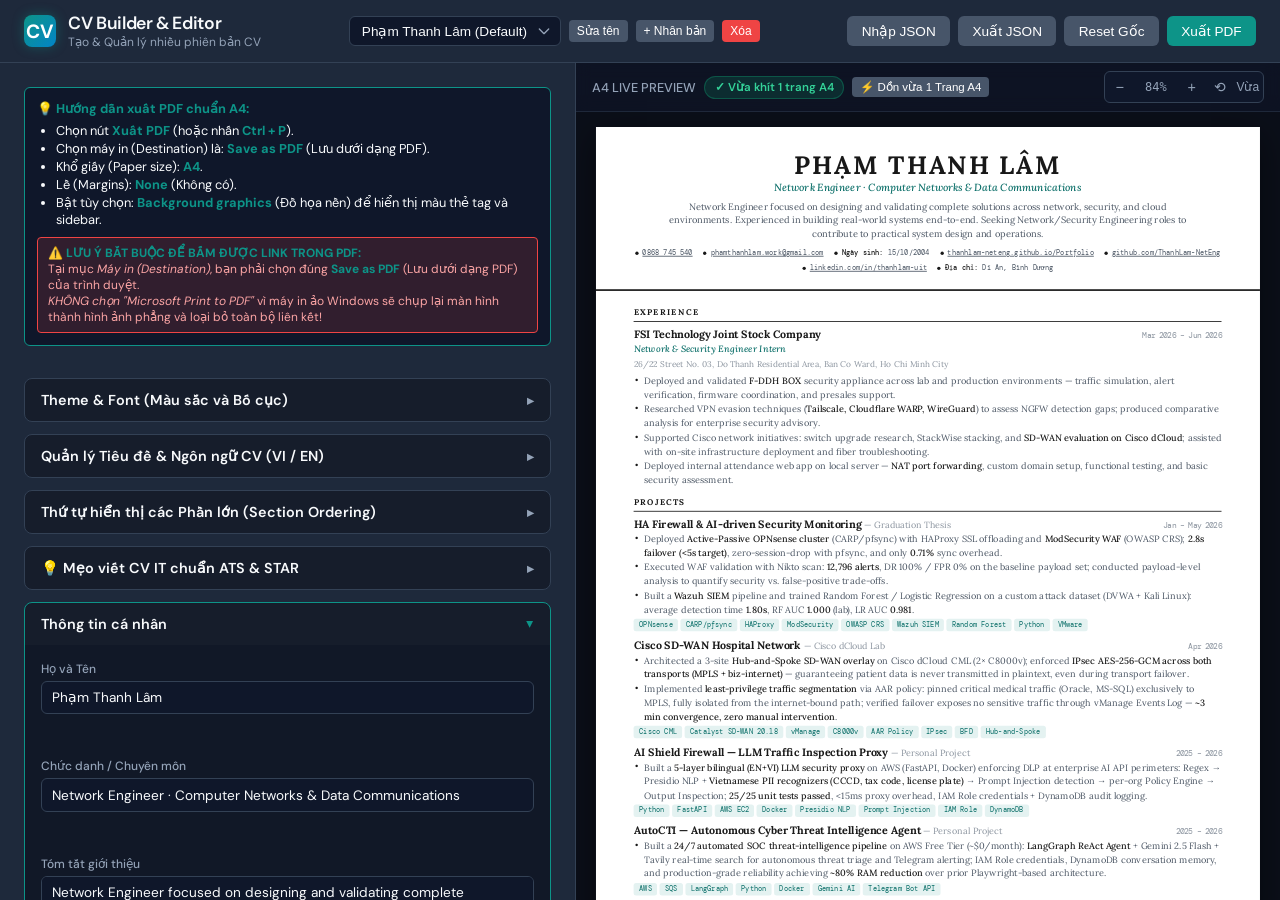
==== index.html @ 306acee7 "Feat: Professional Interactive CV Builder & PDF Exporter" ====
<!DOCTYPE html>
<html lang="en">
<head>
  <meta charset="UTF-8">
  <meta name="viewport" content="width=device-width, initial-scale=1.0">
  <title>CV — Phạm Thanh Lâm</title>
  
  <!-- Google Fonts -->
  <link rel="preconnect" href="https://fonts.googleapis.com" />
  <link rel="preconnect" href="https://fonts.gstatic.com" crossorigin />
  <link href="https://fonts.googleapis.com/css2?family=DM+Sans:wght@300;400;500;600;700&family=DM+Mono:wght@400;500&family=Inter:wght@300;400;500;600;700&family=Lora:ital,wght@0,400;0,500;0,600;0,700;1,400&family=Roboto:wght@300;400;500;700&display=swap" rel="stylesheet" />
  
  <!-- Application Stylesheet -->
  <link rel="stylesheet" href="style.css">
</head>
<body>

  <!-- App Header -->
  <header class="app-header">
    <div class="brand">
      <div class="brand-icon">CV</div>
      <div class="brand-title">
        <h1>CV Builder & Editor</h1>
        <p>Tạo & Quản lý nhiều phiên bản CV</p>
      </div>
    </div>
    
    <!-- Profile Version Selector -->
    <div class="profile-manager">
      <select id="profile-select" class="profile-select" title="Chọn phiên bản CV"></select>
      <button id="btn-rename-profile" class="btn btn-secondary btn-sm" title="Đổi tên phiên bản này">Sửa tên</button>
      <button id="btn-new-profile" class="btn btn-secondary btn-sm" title="Tạo bản sao mới">+ Nhân bản</button>
      <button id="btn-delete-profile" class="btn btn-danger btn-sm" title="Xóa phiên bản này">Xóa</button>
    </div>

    <!-- Actions Panel -->
    <div style="display: flex; gap: 0.5rem;">
      <button id="btn-import-json" class="btn btn-secondary" title="Nhập dữ liệu từ file JSON">Nhập JSON</button>
      <input type="file" id="import-file-input" accept=".json">
      
      <button id="btn-export-json" class="btn btn-secondary" title="Xuất dữ liệu CV ra file JSON">Xuất JSON</button>
      <button id="btn-reset-default" class="btn btn-secondary" title="Đặt lại dữ liệu gốc của phiên bản này">Reset Gốc</button>
      <button id="btn-export-pdf" class="btn" title="Xuất CV ra file PDF (hoặc phím Ctrl+P)">Xuất PDF</button>
    </div>
  </header>

  <!-- App Body Layout -->
  <div class="app-content">
    
    <!-- Left Editor Pane -->
    <aside class="editor-pane">
      
      <!-- Print Notice & Guides -->
      <div class="print-notice">
        <strong>💡 Hướng dẫn xuất PDF chuẩn A4:</strong>
        <ul style="padding-left: 1.2rem; margin-top: 0.25rem;">
          <li>Chọn nút <strong>Xuất PDF</strong> (hoặc nhấn <strong>Ctrl + P</strong>).</li>
          <li>Chọn máy in (Destination) là: <strong>Save as PDF</strong> (Lưu dưới dạng PDF).</li>
          <li>Khổ giấy (Paper size): <strong>A4</strong>.</li>
          <li>Lề (Margins): <strong>None</strong> (Không có).</li>
          <li>Bật tùy chọn: <strong>Background graphics</strong> (Đồ họa nền) để hiển thị màu thẻ tag và sidebar.</li>
        </ul>
        <div style="margin-top: 0.5rem; padding: 0.4rem 0.6rem; background: rgba(239, 68, 68, 0.15); border: 1px solid var(--app-danger); border-radius: 4px; font-size: 0.75rem; color: #fca5a5; line-height: 1.35;">
          <strong>⚠️ LƯU Ý BẮT BUỘC ĐỂ BẤM ĐƯỢC LINK TRONG PDF:</strong><br>
          Tại mục <em>Máy in (Destination)</em>, bạn phải chọn đúng <strong>Save as PDF</strong> (Lưu dưới dạng PDF) của trình duyệt.<br>
          <em>KHÔNG chọn "Microsoft Print to PDF"</em> vì máy in ảo Windows sẽ chụp lại màn hình thành hình ảnh phẳng và loại bỏ toàn bộ liên kết!
        </div>
      </div>

      <!-- Main Form (Dynamically rendered by app.js) -->
      <form id="editor-form" onsubmit="event.preventDefault();"></form>
    </aside>

    <!-- Right Live Preview Pane -->
    <main class="preview-pane">
      
      <!-- Preview Pane Toolbar -->
      <div class="preview-toolbar">
        <div style="display: flex; align-items: center; gap: 0.5rem;">
          <span style="font-size: 0.8rem; font-weight: 500; color: var(--app-text-muted);">A4 LIVE PREVIEW</span>
          <div id="a4-page-status" class="a4-status-badge fit" title="Trạng thái độ dài CV so với 1 trang A4">✓ Đúng 1 trang A4</div>
          <button id="btn-auto-fit-page" class="btn btn-secondary btn-sm" style="font-size: 0.72rem; padding: 0.2rem 0.5rem;" title="Tự động căn chỉnh cỡ chữ & khoảng cách dồn khít 1 trang A4">⚡ Dồn vừa 1 Trang A4</button>
        </div>
        
        <!-- Zoom controls -->
        <div class="zoom-controls">
          <button id="btn-zoom-out" class="btn-icon" title="Thu nhỏ (Zoom Out)">−</button>
          <span id="zoom-display" class="zoom-display">85%</span>
          <button id="btn-zoom-in" class="btn-icon" title="Phóng to (Zoom In)">+</button>
          <button id="btn-zoom-reset" class="btn-icon" title="Cỡ chuẩn (100%)">⟲</button>
          <button id="btn-zoom-fit" class="btn-icon" style="font-size:0.75rem; padding: 0 0.2rem;" title="Tự động vừa khít">Vừa</button>
        </div>
      </div>
      
      <!-- Interactive Scaled CV Container -->
      <div class="preview-area">
        <div id="preview-scale-wrapper" class="page-wrapper">
          <!-- The rendered CV page -->
          <div id="preview-cv" class="page"></div>
        </div>
      </div>
    </main>

  </div>

  <!-- Application Logic -->
  <script src="app.js"></script>
</body>
</html>
---- style.css ----
/* ==========================================================================
   CV BUILDER APP LAYOUT & THEME (Editor and Dashboard Styles)
   ========================================================================== */

:root {
  --app-bg: #0f172a;
  --app-panel-bg: #1e293b;
  --app-border: #334155;
  --app-text: #f8fafc;
  --app-text-muted: #94a3b8;
  --app-primary: #0d9488;
  --app-primary-hover: #0f766e;
  --app-danger: #ef4444;
  --app-danger-hover: #dc2626;
  --app-secondary: #475569;
  --app-secondary-hover: #334155;
  --app-input-bg: #0f172a;
  --app-input-focus: #14b8a6;
}

* {
  box-sizing: border-box;
  margin: 0;
  padding: 0;
}

body {
  font-family: 'DM Sans', sans-serif;
  background-color: var(--app-bg);
  color: var(--app-text);
  height: 100vh;
  overflow: hidden;
  display: flex;
  flex-direction: column;
}

a {
  color: inherit;
  text-decoration: none;
}

/* Scrollbar styling */
::-webkit-scrollbar {
  width: 6px;
  height: 6px;
}
::-webkit-scrollbar-track {
  background: var(--app-bg);
}
::-webkit-scrollbar-thumb {
  background: var(--app-border);
  border-radius: 3px;
}
::-webkit-scrollbar-thumb:hover {
  background: var(--app-text-muted);
}

/* Header */
.app-header {
  background-color: var(--app-panel-bg);
  border-bottom: 1px solid var(--app-border);
  padding: 0.75rem 1.5rem;
  display: flex;
  align-items: center;
  justify-content: space-between;
  z-index: 10;
  flex-shrink: 0;
}

.brand {
  display: flex;
  align-items: center;
  gap: 0.75rem;
}

.brand-icon {
  width: 32px;
  height: 32px;
  background: linear-gradient(135deg, var(--app-primary), #0284c7);
  border-radius: 8px;
  display: flex;
  align-items: center;
  justify-content: center;
  font-weight: bold;
  color: #fff;
  font-size: 1.2rem;
  box-shadow: 0 0 12px rgba(13, 148, 136, 0.4);
}

.brand-title h1 {
  font-size: 1.1rem;
  font-weight: 600;
  letter-spacing: -0.02em;
}

.brand-title p {
  font-size: 0.75rem;
  color: var(--app-text-muted);
}

/* Profile Manager */
.profile-manager {
  display: flex;
  align-items: center;
  gap: 0.5rem;
}

.profile-select {
  background-color: var(--app-input-bg);
  border: 1px solid var(--app-border);
  color: var(--app-text);
  padding: 0.4rem 2rem 0.4rem 0.75rem;
  border-radius: 6px;
  font-size: 0.85rem;
  cursor: pointer;
  outline: none;
  background-image: url("data:image/svg+xml,%3Csvg xmlns='http://www.w3.org/2000/svg' fill='none' viewBox='0 0 24 24' stroke='%2394a3b8'%3E%3Cpath stroke-linecap='round' stroke-linejoin='round' stroke-width='2' d='M19 9l-7 7-7-7'/%3E%3C/svg%3E");
  background-repeat: no-repeat;
  background-position: right 0.5rem center;
  background-size: 1rem;
  appearance: none;
  min-width: 180px;
  transition: border-color 0.2s;
}

.profile-select:focus {
  border-color: var(--app-input-focus);
}

/* Main Layout */
.app-content {
  display: flex;
  flex: 1;
  overflow: hidden;
  height: calc(100vh - 60px);
}

/* Editor Panel (Left) */
.editor-pane {
  width: 45%;
  min-width: 400px;
  background-color: var(--app-panel-bg);
  border-right: 1px solid var(--app-border);
  display: flex;
  flex-direction: column;
  overflow-y: auto;
  padding: 1.5rem;
  gap: 1rem;
}

/* Preview Panel (Right) */
.preview-pane {
  flex: 1;
  background-color: #0b0f19;
  display: flex;
  flex-direction: column;
  position: relative;
  overflow: hidden;
}

/* Preview Actions Bar */
.preview-toolbar {
  background-color: rgba(15, 23, 42, 0.6);
  backdrop-filter: blur(8px);
  padding: 0.5rem 1rem;
  border-bottom: 1px solid rgba(51, 65, 85, 0.5);
  display: flex;
  justify-content: space-between;
  align-items: center;
  position: absolute;
  top: 0;
  left: 0;
  right: 0;
  z-index: 5;
}

.zoom-controls {
  display: flex;
  align-items: center;
  gap: 0.25rem;
  background: var(--app-input-bg);
  padding: 0.2rem;
  border-radius: 6px;
  border: 1px solid var(--app-border);
}

.zoom-display {
  font-size: 0.75rem;
  font-family: monospace;
  padding: 0 0.5rem;
  min-width: 40px;
  text-align: center;
  color: var(--app-text-muted);
}

/* A4 Page Height Status Badge */
.a4-status-badge {
  font-size: 0.72rem;
  font-weight: 600;
  padding: 0.2rem 0.6rem;
  border-radius: 12px;
  display: inline-flex;
  align-items: center;
  gap: 0.3rem;
  transition: all 0.2s;
}

.a4-status-badge.fit {
  background-color: rgba(16, 185, 129, 0.15);
  color: #34d399;
  border: 1px solid rgba(16, 185, 129, 0.3);
}

.a4-status-badge.warning {
  background-color: rgba(245, 158, 11, 0.15);
  color: #fbbf24;
  border: 1px solid rgba(245, 158, 11, 0.3);
}

.a4-status-badge.over {
  background-color: rgba(239, 68, 68, 0.2);
  color: #fca5a5;
  border: 1px solid rgba(239, 68, 68, 0.4);
  animation: pulse 2s infinite;
}

@keyframes pulse {
  0% { opacity: 0.8; }
  50% { opacity: 1; }
  100% { opacity: 0.8; }
}

/* CV A4 Wrapper with scale scaling */
.preview-area {
  flex: 1;
  overflow: auto;
  padding: 4rem 1rem 2rem 1rem;
  display: flex;
  justify-content: center;
  align-items: flex-start;
}

.page-wrapper {
  transform-origin: top center;
  transition: transform 0.2s ease-out;
  box-shadow: 0 10px 40px rgba(0, 0, 0, 0.5);
  margin-bottom: 2rem;
}

/* Print Notice */
.print-notice {
  background-color: #0f172a;
  border: 1px solid var(--app-primary);
  border-radius: 6px;
  padding: 0.75rem;
  margin-bottom: 1rem;
  font-size: 0.8rem;
  color: var(--app-text);
  line-height: 1.4;
}
.print-notice strong {
  color: var(--app-primary);
}

/* UI Elements */
.btn {
  background-color: var(--app-primary);
  color: #fff;
  border: none;
  padding: 0.45rem 0.9rem;
  border-radius: 6px;
  font-size: 0.85rem;
  font-weight: 500;
  cursor: pointer;
  display: inline-flex;
  align-items: center;
  justify-content: center;
  gap: 0.4rem;
  transition: all 0.2s;
  outline: none;
}

.btn:hover {
  background-color: var(--app-primary-hover);
}

.btn-secondary {
  background-color: var(--app-secondary);
}
.btn-secondary:hover {
  background-color: var(--app-secondary-hover);
}

.btn-danger {
  background-color: var(--app-danger);
}
.btn-danger:hover {
  background-color: var(--app-danger-hover);
}

.btn-sm {
  padding: 0.25rem 0.5rem;
  font-size: 0.75rem;
  border-radius: 4px;
}

.btn-block {
  display: flex;
  width: 100%;
}

.btn-icon {
  background: transparent;
  border: none;
  color: var(--app-text-muted);
  cursor: pointer;
  width: 24px;
  height: 24px;
  display: inline-flex;
  align-items: center;
  justify-content: center;
  border-radius: 4px;
  font-size: 0.9rem;
  transition: all 0.15s;
}
.btn-icon:hover:not(:disabled) {
  background-color: rgba(255, 255, 255, 0.1);
  color: var(--app-text);
}
.btn-icon:disabled {
  opacity: 0.25;
  cursor: not-allowed;
}
.btn-icon.text-danger:hover {
  background-color: rgba(239, 68, 68, 0.15);
  color: var(--app-danger);
}

/* Accordion sections for Editor */
.editor-section {
  background-color: #111827;
  border: 1px solid var(--app-border);
  border-radius: 8px;
  margin-bottom: 0.75rem;
  overflow: hidden;
  transition: border-color 0.2s;
}

.editor-section[open] {
  border-color: var(--app-primary);
}

.editor-section-title {
  padding: 0.75rem 1rem;
  font-weight: 600;
  font-size: 0.9rem;
  cursor: pointer;
  user-select: none;
  background-color: rgba(255, 255, 255, 0.02);
  outline: none;
  list-style: none;
  display: flex;
  justify-content: space-between;
  align-items: center;
  color: var(--app-text);
}

.editor-section-title::-webkit-details-marker {
  display: none;
}

.editor-section-title::after {
  content: "▸";
  transition: transform 0.2s;
  color: var(--app-text-muted);
  font-size: 0.8rem;
}

.editor-section[open] .editor-section-title::after {
  transform: rotate(90deg);
  color: var(--app-primary);
}

.editor-section-title:hover {
  background-color: rgba(255, 255, 255, 0.04);
}

/* Inside active details */
.editor-section > *:not(summary) {
  padding: 1rem;
  animation: slideDown 0.2s ease-out;
}

@keyframes slideDown {
  from { opacity: 0; transform: translateY(-5px); }
  to { opacity: 1; transform: translateY(0); }
}

/* Form Groups */
.form-group {
  margin-bottom: 0.75rem;
}

.form-group.mb-1 {
  margin-bottom: 0.35rem;
}

.form-group.half {
  flex: 1;
}

.form-group-row {
  display: flex;
  gap: 0.75rem;
}

.form-group label {
  display: block;
  font-size: 0.75rem;
  font-weight: 500;
  color: var(--app-text-muted);
  margin-bottom: 0.25rem;
}

.form-control {
  width: 100%;
  background-color: var(--app-input-bg);
  border: 1px solid var(--app-border);
  color: var(--app-text);
  padding: 0.45rem 0.6rem;
  border-radius: 6px;
  font-size: 0.85rem;
  font-family: inherit;
  outline: none;
  transition: border-color 0.2s;
}

.form-control:focus {
  border-color: var(--app-input-focus);
}

textarea.form-control {
  resize: vertical;
}

/* Color Picker input */
.form-group-color {
  margin-bottom: 0.5rem;
}
.color-picker-container {
  display: flex;
  gap: 0.5rem;
  align-items: center;
}
.color-picker-container input[type="color"] {
  border: none;
  width: 32px;
  height: 32px;
  border-radius: 6px;
  background: transparent;
  cursor: pointer;
  flex-shrink: 0;
}
.form-control-color-text {
  text-transform: uppercase;
  font-family: monospace;
}

/* Quick Color Schemes */
.color-schemes {
  display: flex;
  gap: 0.35rem;
  margin-top: 0.4rem;
  margin-bottom: 0.75rem;
}
.scheme-btn {
  flex: 1;
  height: 28px;
  border-radius: 4px;
  border: 1px solid var(--app-border);
  cursor: pointer;
  font-size: 0.7rem;
  font-weight: 500;
  color: #fff;
  display: flex;
  align-items: center;
  justify-content: center;
  transition: all 0.15s;
}
.scheme-btn:hover {
  transform: translateY(-1px);
  box-shadow: 0 2px 6px rgba(0,0,0,0.2);
}
.scheme-btn.navy { background-color: #0c4a6e; border-color: #0284c7; }
.scheme-btn.teal { background-color: #0a6e68; border-color: #0d9488; }
.scheme-btn.emerald { background-color: #065f46; border-color: #10b981; }
.scheme-btn.slate { background-color: #334155; border-color: #64748b; }

/* Slider Style */
.slider-container {
  display: flex;
  align-items: center;
}
.form-slider {
  flex: 1;
  height: 6px;
  border-radius: 3px;
  background: var(--app-border);
  outline: none;
  cursor: pointer;
  accent-color: var(--app-primary);
}

/* Dynamic cards list inside editor */
.list-items-container {
  display: flex;
  flex-direction: column;
  gap: 0.75rem;
}

.item-card {
  border: 1px solid var(--app-border);
  border-radius: 6px;
  background-color: rgba(255, 255, 255, 0.01);
  overflow: hidden;
}

.card-header {
  background-color: rgba(255, 255, 255, 0.03);
  padding: 0.5rem 0.75rem;
  border-bottom: 1px solid var(--app-border);
  display: flex;
  justify-content: space-between;
  align-items: center;
  font-size: 0.8rem;
  font-weight: 500;
  color: var(--app-text-muted);
}

.card-actions {
  display: flex;
  gap: 0.15rem;
}

.card-body {
  padding: 0.75rem;
}

/* Bullet list edits inside cards */
.bullet-inputs-list {
  display: flex;
  flex-direction: column;
  gap: 0.4rem;
  margin-top: 0.25rem;
  margin-bottom: 0.5rem;
}
.bullet-item-row {
  display: flex;
  gap: 0.4rem;
  align-items: flex-start;
}
.bullet-row-actions {
  display: flex;
  gap: 0.1rem;
  margin-top: 0.25rem;
}
.bullet-text-input {
  min-height: 40px;
}

/* Skill Editor Pill styling */
.skills-editor-container {
  display: flex;
  flex-direction: column;
  gap: 1rem;
}
.skill-category-box {
  background-color: rgba(255, 255, 255, 0.02);
  border: 1px solid var(--app-border);
  border-radius: 6px;
  padding: 0.75rem;
}
.skill-cat-header {
  display: flex;
  justify-content: space-between;
  align-items: center;
  margin-bottom: 0.5rem;
}
.input-inline {
  background: transparent;
  border: none;
  border-bottom: 1px dashed var(--app-border);
  color: var(--app-text);
  font-weight: 600;
  font-size: 0.85rem;
  padding: 0.1rem 0;
  outline: none;
  width: 70%;
}
.input-inline:focus {
  border-bottom-color: var(--app-input-focus);
}

.helper-text {
  font-size: 0.75rem;
  color: var(--app-text-muted);
  line-height: 1.35;
}
.helper-text code {
  color: #2dd4bf;
  background: rgba(45, 212, 191, 0.1);
  padding: 0.1rem 0.3rem;
  border-radius: 3px;
}
.items-row-align {
  align-items: center;
}
.mt-1 { margin-top: 0.25rem; }
.mt-2 { margin-top: 0.5rem; }
.text-danger {
  color: var(--app-danger);
}

/* File Upload input */
#import-file-input {
  display: none;
}


/* ==========================================================================
   CV TEMPLATE STYLES (Dynamic Relative Units for Scaling & Clickable Links)
   ========================================================================== */

/* Core Layout Page */
.page {
  width: 210mm;
  min-height: 297mm;
  background: #fff;
  color: var(--t);
  font-size: 9.8pt; /* Base font size dynamically scaled by app.js slider */
  line-height: 1.48;
  text-align: left;
}

/* Global Link styles in CV */
.page a {
  color: var(--m);
  text-decoration: underline;
  text-underline-offset: 2px;
  cursor: pointer;
  display: inline-block;
  position: relative;
  z-index: 10;
}

.page a:hover {
  color: var(--a);
}

.hd {
  padding: 8mm 10mm 6mm 10mm;
  border-bottom: 2.5px solid var(--a);
}

.hd-name {
  font-size: 2.245em; /* 22pt relative to 9.8pt */
  font-weight: 600;
  letter-spacing: -0.03em;
  line-height: 1;
  margin-bottom: 0.18rem;
}

.hd-role {
  font-size: 0.918em; /* 9pt relative */
  font-weight: 500;
  color: var(--a);
  margin-bottom: 0.4rem;
}

.hd-sum {
  font-size: 0.857em; /* 8.4pt relative */
  color: var(--m);
  line-height: 1.6;
}

.hd-ct {
  display: flex;
  flex-direction: column;
  gap: 0.22rem;
}

.ci {
  display: flex;
  align-items: center;
  gap: 0.3rem;
  font-size: 0.796em; /* 7.8pt relative */
  color: var(--m);
  font-family: "DM Mono", monospace;
  white-space: nowrap;
}

.ci a {
  color: var(--m);
  text-decoration: underline;
  text-underline-offset: 1px;
  display: inline-block;
}

.ci a:hover {
  color: var(--a);
}

.dot {
  width: 4px;
  height: 4px;
  border-radius: 50%;
  background: var(--a);
  flex-shrink: 0;
}

.main {
  min-width: 0;
}

.side {
  min-width: 0;
}

.sec {
  margin-bottom: 0.72rem;
}

.sec:last-child {
  margin-bottom: 0;
}

.sec-t {
  font-size: 0.663em; /* 6.5pt relative */
  font-weight: 600;
  letter-spacing: 0.18em;
  text-transform: uppercase;
  color: var(--a);
  margin-bottom: 0.4rem;
  padding-bottom: 0.18rem;
  border-bottom: 1px solid var(--b);
}

.en {
  margin-bottom: 0.55rem;
}

.en:last-child {
  margin-bottom: 0;
}

.en-hd {
  display: flex;
  justify-content: space-between;
  align-items: baseline;
  gap: 0.3rem;
  margin-bottom: 0.05rem;
}

.en-t {
  font-size: 0.959em; /* 9.4pt relative */
  font-weight: 600;
  color: var(--t);
  line-height: 1.2;
}

.en-tn {
  font-weight: 400;
  color: var(--m2);
  font-size: 0.837em; /* 8.2pt relative */
}

.en-p {
  font-family: "DM Mono", monospace;
  font-size: 0.714em; /* 7pt relative */
  color: var(--m2);
  white-space: nowrap;
  flex-shrink: 0;
}

.en-r {
  font-size: 0.837em; /* 8.2pt relative */
  color: var(--a);
  font-weight: 500;
  margin-bottom: 0.2rem;
}

.en-l {
  font-size: 0.765em; /* 7.5pt relative */
  color: var(--m2);
  margin-bottom: 0.22rem;
}

ul.bl {
  list-style: none;
  display: flex;
  flex-direction: column;
  gap: 0.08rem;
  padding-left: 0.75rem;
}

ul.bl li {
  font-size: 0.837em; /* 8.2pt relative */
  color: var(--m);
  line-height: 1.5;
  position: relative;
}

ul.bl li::before {
  content: "▸";
  position: absolute;
  left: -0.7rem;
  color: var(--a);
  font-size: 0.732em; /* 6pt relative to 8.2pt */
  top: 0.18rem;
}

ul.bl li strong {
  color: var(--t);
  font-weight: 500;
}

.tags {
  display: flex;
  flex-wrap: wrap;
  gap: 0.18rem;
  margin-top: 0.2rem;
}

.tag {
  font-family: "DM Mono", monospace;
  font-size: 0.643em; /* 6.3pt relative */
  color: var(--a);
  background: var(--al);
  padding: 0.08rem 0.4rem;
  border-radius: 3px;
}

.cert-item {
  font-size: 0.796em; /* 7.8pt relative */
}

.cert-date {
  font-size: 0.833em; /* relative to cert-item */
}

.edu-s {
  font-size: 0.816em; /* 8pt relative */
  font-weight: 600;
  color: var(--t);
  line-height: 1.3;
  margin-bottom: 0.15rem;
}

.edu-m {
  font-size: 0.745em; /* 7.3pt relative */
  color: var(--m);
  line-height: 1.38;
  margin-bottom: 0.12rem;
}

.edu-g {
  font-family: "DM Mono", monospace;
  font-size: 0.714em; /* 7pt relative */
  color: var(--a);
}

.sb {
  margin-bottom: 0.4rem;
}

.sb:last-child {
  margin-bottom: 0;
}

.sb-t {
  font-size: 0.694em; /* 6.8pt relative */
  font-weight: 600;
  letter-spacing: 0.1em;
  text-transform: uppercase;
  color: var(--a);
  background: var(--al);
  padding: 0.12rem 0.38rem;
  border-radius: 3px;
  display: inline-block;
  margin-bottom: 0.22rem;
}

.pills {
  display: flex;
  flex-wrap: wrap;
  gap: 0.16rem;
}

.pl {
  font-size: 0.745em; /* 7.3pt relative */
  color: var(--t);
  background: #fff;
  border: 1px solid var(--b);
  padding: 0.1rem 0.38rem;
  border-radius: 4px;
  line-height: 1.38;
}

.pl.p {
  border-color: var(--a);
  color: var(--a);
  font-weight: 500;
}

.div {
  height: 1px;
  background: var(--b);
  margin: 0.4rem 0;
}

.lang {
  display: flex;
  justify-content: space-between;
  align-items: baseline;
  gap: 0.3rem;
  font-size: 0.775em; /* 7.6pt relative */
  margin-bottom: 0.16rem;
}

.ln {
  color: var(--t);
  font-weight: 500;
}

.ll {
  color: var(--m2);
  font-size: 0.921em; /* 7pt relative to 7.6pt */
  text-align: right;
  white-space: nowrap;
}

/* --- Spacing Density Modes --- */
.page.density-compact .sec { margin-bottom: 0.52rem; }
.page.density-compact .en { margin-bottom: 0.4rem; }
.page.density-compact .hd { padding: 6mm 10mm 4.5mm 10mm; }
.page.density-compact .main { padding: 4.5mm 6mm 5mm 9mm; }
.page.density-compact .side { padding: 4.5mm 4mm 5mm 5mm; }
.page.density-compact ul.bl { gap: 0.04rem; }

.page.density-tight .sec { margin-bottom: 0.35rem; }
.page.density-tight .en { margin-bottom: 0.28rem; }
.page.density-tight .hd { padding: 4mm 8mm 3mm 8mm; }
.page.density-tight .main { padding: 3mm 5mm 4mm 7mm; }
.page.density-tight .side { padding: 3mm 3mm 4mm 4mm; }
.page.density-tight ul.bl { gap: 0.02rem; }
.page.density-tight .div { margin: 0.25rem 0; }

/* Section Reordering Controls in Editor */
.section-reorder-list {
  display: flex;
  flex-direction: column;
  gap: 0.4rem;
  margin-top: 0.4rem;
}

.section-reorder-item {
  display: flex;
  align-items: center;
  justify-content: space-between;
  background: rgba(255, 255, 255, 0.03);
  border: 1px solid var(--app-border);
  padding: 0.4rem 0.6rem;
  border-radius: 6px;
  font-size: 0.82rem;
  color: var(--app-text);
}

.section-reorder-item strong {
  color: var(--app-primary);
}


/* ==========================================================================
   TEMPLATE VARIATIONS (Bố cục Độc bản cho CV Quốc tế & IT)
   ========================================================================== */

/* --- Mẫu 4. Minimalist Engineering (1 cột tối giản chuẩn ATS) --- */
.page.tpl-minimal {
  display: flex;
  flex-direction: column;
}
.page.tpl-minimal .hd {
  display: grid;
  grid-template-columns: 1fr auto;
  gap: 1.5rem;
  align-items: start;
  padding: 8mm 10mm 6mm 10mm;
}
.page.tpl-minimal .hd-sum {
  max-width: 500px;
}
.page.tpl-minimal .hd-ct {
  align-items: flex-end;
}
.page.tpl-minimal .main {
  padding: 6mm 10mm 4mm 10mm;
  width: 100%;
}
.page.tpl-minimal .side {
  padding: 4mm 10mm 8mm 10mm;
  width: 100%;
  background: transparent !important;
  border-left: none !important;
}
.page.tpl-minimal .side .sec {
  margin-bottom: 0.72rem;
}
.page.tpl-minimal .side .sb {
  margin-bottom: 0.55rem;
  display: flex;
  align-items: baseline;
  gap: 0.8rem;
}
.page.tpl-minimal .side .sb-t {
  min-width: 90px;
  flex-shrink: 0;
  margin-bottom: 0;
}
.page.tpl-minimal .side .pills {
  display: flex;
  flex-wrap: wrap;
  gap: 0.2rem;
}

/* --- 4. Mẫu Harvard Standard (Chuẩn Harvard / IVY League - 1 cột Sang trọng & Chuyên nghiệp) --- */
.page.tpl-harvard {
  display: flex;
  flex-direction: column;
  font-family: 'Lora', 'Georgia', 'Times New Roman', serif;
}

.page.tpl-harvard .hd {
  text-align: center;
  padding: 8mm 12mm 5mm 12mm;
  border-bottom: 2px solid var(--t);
  display: flex;
  flex-direction: column;
  align-items: center;
}

.page.tpl-harvard .hd-name {
  font-family: 'Lora', 'Georgia', serif;
  font-size: 2.3em;
  font-weight: 700;
  text-transform: uppercase;
  letter-spacing: 0.08em;
  color: var(--t);
  margin-bottom: 0.15rem;
}

.page.tpl-harvard .hd-role {
  font-family: 'Lora', 'Georgia', serif;
  font-size: 0.95em;
  font-weight: 500;
  font-style: italic;
  color: var(--a);
  margin-bottom: 0.35rem;
}

.page.tpl-harvard .hd-sum {
  max-width: 620px;
  margin: 0.35rem auto 0.5rem auto;
  font-size: 0.85em;
  color: var(--m);
  line-height: 1.5;
  text-align: center;
}

.page.tpl-harvard .hd-ct {
  display: flex;
  flex-direction: row;
  flex-wrap: wrap;
  justify-content: center;
  gap: 0.4rem 0.8rem;
  align-items: center;
  font-family: 'DM Mono', monospace;
  font-size: 0.78em;
}

.page.tpl-harvard .ci .dot {
  background: var(--t);
}

.page.tpl-harvard .main {
  padding: 5mm 12mm 3mm 12mm;
  width: 100%;
}

.page.tpl-harvard .side {
  padding: 2mm 12mm 8mm 12mm;
  width: 100%;
  background: transparent !important;
  border-left: none !important;
}

.page.tpl-harvard .sec-t {
  font-family: 'Lora', 'Georgia', serif;
  font-size: 0.75em;
  font-weight: 700;
  letter-spacing: 0.15em;
  text-transform: uppercase;
  color: var(--t);
  border-bottom: 1.5px solid var(--t);
  padding-bottom: 0.15rem;
  margin-bottom: 0.45rem;
}

.page.tpl-harvard .en-t {
  font-family: 'Lora', 'Georgia', serif;
  font-size: 0.98em;
  font-weight: 700;
}

.page.tpl-harvard .en-r {
  font-style: italic;
  font-family: 'Lora', 'Georgia', serif;
}

.page.tpl-harvard ul.bl li::before {
  content: "•";
  color: var(--t);
  font-size: 0.9em;
  left: -0.65rem;
  top: 0.05rem;
}


/* --- 5. Mẫu Modern Tech Slate (Header Băng Đen / Nền Màu Nổi Bật) --- */
.page.tpl-slate-banner {
  display: grid;
  grid-template-columns: 1fr 56mm;
  grid-template-rows: auto 1fr;
}

.page.tpl-slate-banner .hd {
  grid-column: 1 / -1;
  background: var(--a);
  color: #ffffff;
  padding: 8mm 10mm 7mm 10mm;
  border-bottom: none;
  display: flex;
  flex-direction: column;
  justify-content: space-between;
  gap: 0.5rem;
}

.page.tpl-slate-banner .hd-name {
  color: #ffffff;
  font-size: 2.3em;
  font-weight: 700;
  letter-spacing: -0.02em;
}

.page.tpl-slate-banner .hd-role {
  color: var(--al);
  font-size: 0.95em;
  font-weight: 500;
  margin-bottom: 0.2rem;
}

.page.tpl-slate-banner .hd-sum {
  color: rgba(255, 255, 255, 0.92);
  font-size: 0.85em;
  line-height: 1.5;
  max-width: 580px;
}

.page.tpl-slate-banner .hd-ct {
  display: flex;
  flex-direction: row;
  flex-wrap: wrap;
  gap: 0.4rem 1rem;
  align-items: center;
}

.page.tpl-slate-banner .ci,
.page.tpl-slate-banner .ci a {
  color: rgba(255, 255, 255, 0.95) !important;
}

.page.tpl-slate-banner .ci .dot {
  background: #ffffff !important;
}

.page.tpl-slate-banner .main {
  grid-column: 1;
  grid-row: 2;
  padding: 6mm 7mm 7mm 10mm;
}

.page.tpl-slate-banner .side {
  grid-column: 2;
  grid-row: 2;
  background: var(--sb);
  border-left: 1px solid var(--b);
  padding: 6mm 5mm 7mm 6mm;
}


/* --- 6. Mẫu Silicon Valley Accent (Accent Vạch Màu Trái & Tag Nổi Bật) --- */
.page.tpl-silicon-valley {
  display: grid;
  grid-template-columns: 1fr 58mm;
  grid-template-rows: auto 1fr;
}

.page.tpl-silicon-valley .hd {
  grid-column: 1 / -1;
  display: grid;
  grid-template-columns: 1fr auto;
  gap: 1rem;
  align-items: start;
  padding: 8mm 10mm 6mm 10mm;
  border-bottom: 2px solid var(--b);
}

.page.tpl-silicon-valley .hd-name {
  font-size: 2.3em;
  font-weight: 700;
  color: var(--t);
}

.page.tpl-silicon-valley .hd-role {
  color: var(--a);
  font-weight: 600;
}

.page.tpl-silicon-valley .sec-t {
  border-left: 4px solid var(--a);
  border-bottom: none;
  background: var(--al);
  padding: 0.22rem 0.5rem;
  font-size: 0.7em;
  font-weight: 700;
  border-radius: 0 4px 4px 0;
  color: var(--a);
  margin-bottom: 0.5rem;
  letter-spacing: 0.12em;
}

.page.tpl-silicon-valley .main {
  grid-column: 1;
  grid-row: 2;
  padding: 6mm 7mm 7mm 10mm;
}

.page.tpl-silicon-valley .side {
  grid-column: 2;
  grid-row: 2;
  background: rgba(247, 249, 250, 0.5);
  border-left: 1px solid var(--b);
  padding: 6mm 5mm 7mm 6mm;
}

.page.tpl-silicon-valley .pl.p {
  background: var(--a);
  color: #ffffff;
  border-color: var(--a);
  font-weight: 600;
}


/* ==========================================================================
   PRINT STYLES (@media print)
   ========================================================================== */

@media print {
  /* Reset document for clean printing */
  html, body {
    background-color: #fff !important;
    color: #000 !important;
    height: auto !important;
    overflow: visible !important;
    font-family: "DM Sans", sans-serif;
  }

  /* Hide app header, editor panel, toolbar and zoom displays */
  .app-header,
  .editor-pane,
  .preview-toolbar,
  #btn-export-pdf,
  .print-notice {
    display: none !important;
  }

  /* Re-configure preview container to span full page width */
  .preview-pane {
    background-color: transparent !important;
    position: static !important;
    overflow: visible !important;
    flex: none !important;
    width: 100% !important;
    height: auto !important;
  }

  .preview-area {
    padding: 0 !important;
    margin: 0 !important;
    overflow: visible !important;
    display: block !important;
    width: 100% !important;
    height: auto !important;
  }

  /* Reset zoom transform so scale is exactly 100% print scale */
  .page-wrapper {
    transform: none !important;
    box-shadow: none !important;
    margin: 0 !important;
    padding: 0 !important;
    width: 210mm !important;
    height: 297mm !important;
    page-break-after: avoid;
    page-break-inside: avoid;
  }

  /* The actual CV page container */
  .page {
    margin: 0 !important;
    box-shadow: none !important;
    background: #fff !important;
    width: 210mm !important;
    min-height: 297mm !important;
    height: 297mm !important;
    /* Force browser to render background colors and border colors exactly */
    -webkit-print-color-adjust: exact !important;
    print-color-adjust: exact !important;
  }

  /* Ensure all <a> tags produce non-zero layout fragments for Skia PDF Annotations */
  .page a, .ci a, .cert-item a {
    display: inline-block !important;
    position: relative !important;
    z-index: 100 !important;
    color: var(--a) !important;
    text-decoration: underline !important;
    text-underline-offset: 1.5px !important;
    cursor: pointer !important;
    -webkit-print-color-adjust: exact !important;
    print-color-adjust: exact !important;
  }

  .page.tpl-slate-banner .ci a {
    color: #ffffff !important;
  }

  .ci {
    display: block !important;
  }

  .ci .dot {
    display: inline-block !important;
    vertical-align: middle !important;
    margin-right: 0.2rem !important;
  }

  .page.tpl-harvard .hd-ct,
  .page.tpl-slate-banner .hd-ct {
    display: flex !important;
    flex-direction: row !important;
    flex-wrap: wrap !important;
    justify-content: center !important;
  }

  .page.tpl-harvard .ci,
  .page.tpl-slate-banner .ci {
    display: inline-block !important;
    margin: 0 0.3rem !important;
  }

  /* Keep original media print adjustments for safety */
  .sec { margin-bottom: 0.32rem; }
  .en  { margin-bottom: 0.22rem; }
  .hd  { padding: 5mm 10mm 4mm 10mm; }
  .main { padding: 3.5mm 6mm 5mm 9mm; }
  .side { padding: 3.5mm 4mm 5mm 5mm; }
  .tags { margin-top: 0.08rem; gap: 0.1rem; }
  .sb { margin-bottom: 0.28rem; }
  ul.bl { gap: 0.04rem; }
  .div { margin: 0.28rem 0; }
}

@page {
  size: A4;
  margin: 0;
}
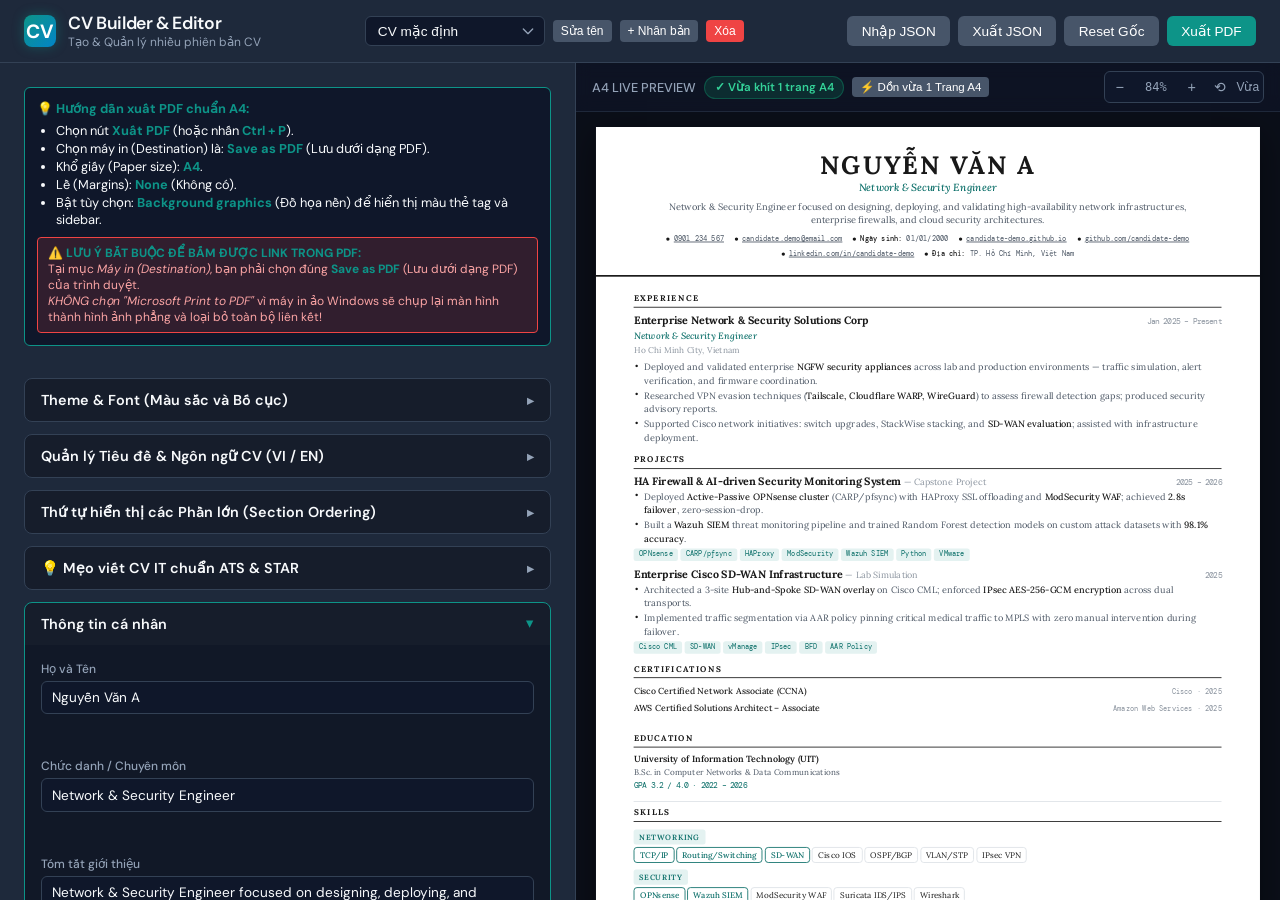
==== commit 621efb22: "Fix: A4 overflow detection and auto-fit, escape HTML in editor/preview, harden import and storage Co" ====
--- a/index.html
+++ b/index.html
@@ -3,7 +3,7 @@
 <head>
   <meta charset="UTF-8">
   <meta name="viewport" content="width=device-width, initial-scale=1.0">
-  <title>CV — Phạm Thanh Lâm</title>
+  <title>CV Builder</title>
   
   <!-- Google Fonts -->
   <link rel="preconnect" href="https://fonts.googleapis.com" />
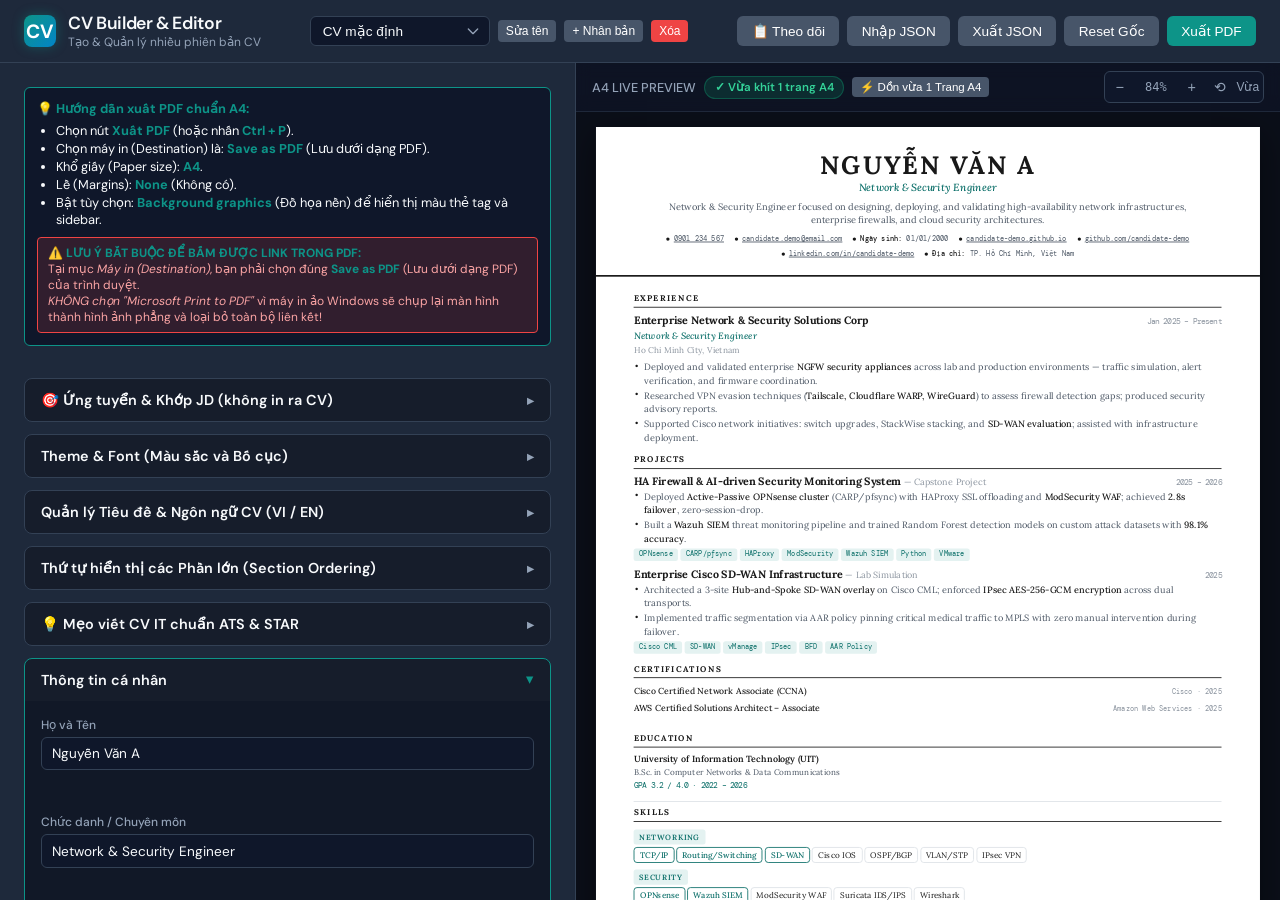
==== commit 77dc9760: "Feat: JD keyword matcher + application tracker; fix A4 overflow detection, harden input handling Co-" ====
--- a/index.html
+++ b/index.html
@@ -35,6 +35,7 @@
 
     <!-- Actions Panel -->
     <div style="display: flex; gap: 0.5rem;">
+      <button id="btn-tracker" class="btn btn-secondary" title="Bảng theo dõi các CV đã gửi / đang ứng tuyển">📋 Theo dõi</button>
       <button id="btn-import-json" class="btn btn-secondary" title="Nhập dữ liệu từ file JSON">Nhập JSON</button>
       <input type="file" id="import-file-input" accept=".json">
       
@@ -103,7 +104,31 @@
 
   </div>
 
+  <!-- Application tracker overlay (opened from the "Theo dõi" button) -->
+  <div id="tracker-overlay" class="tracker-overlay" hidden>
+    <div class="tracker-panel" role="dialog" aria-modal="true" aria-labelledby="tracker-title">
+      <div class="tracker-head">
+        <h2 id="tracker-title">📋 Theo dõi ứng tuyển</h2>
+        <div class="tracker-head-actions">
+          <button id="btn-tracker-csv" class="btn btn-secondary btn-sm" title="Tải bảng này về dạng CSV (mở bằng Excel)">Xuất CSV</button>
+          <button id="btn-tracker-close" class="btn btn-secondary btn-sm" title="Đóng (Esc)">Đóng ✕</button>
+        </div>
+      </div>
+      <div id="tracker-summary" class="tracker-summary"></div>
+      <div class="tracker-table-wrap">
+        <table class="tracker-table">
+          <thead>
+            <tr><th>Phiên bản CV</th><th>Công ty</th><th>Vị trí</th><th>Trạng thái</th><th>Ngày gửi</th><th>JD</th></tr>
+          </thead>
+          <tbody id="tracker-body"></tbody>
+        </table>
+      </div>
+      <p class="helper-text">Bấm vào một dòng để mở phiên bản CV đó. Thông tin điền ở mục "Ứng tuyển &amp; Khớp JD" của từng phiên bản. Dữ liệu chỉ lưu trên trình duyệt này.</p>
+    </div>
+  </div>
+
   <!-- Application Logic -->
+  <script src="jd-match.js"></script>
   <script src="app.js"></script>
 </body>
 </html>
--- a/style.css
+++ b/style.css
@@ -1394,3 +1394,113 @@
   size: A4;
   margin: 0;
 }
+
+
+/* ==========================================================================
+   JD MATCHER + APPLICATION TRACKER
+   ========================================================================== */
+.jd-result { margin-top: 0.75rem; }
+.btn-analyze-jd { margin-top: 0.25rem; }
+
+.jd-score {
+  display: flex;
+  align-items: baseline;
+  gap: 0.6rem;
+  margin-bottom: 0.35rem;
+}
+.jd-score-num { font-size: 1.6rem; font-weight: 700; line-height: 1; }
+.jd-score-label { font-size: 0.78rem; color: var(--app-text-muted); }
+.jd-score-good .jd-score-num { color: #34d399; }
+.jd-score-mid .jd-score-num { color: #fbbf24; }
+.jd-score-low .jd-score-num { color: #fca5a5; }
+
+.jd-bar {
+  height: 6px;
+  background: var(--app-input-bg);
+  border: 1px solid var(--app-border);
+  border-radius: 999px;
+  overflow: hidden;
+  margin-bottom: 0.75rem;
+}
+.jd-bar-fill { height: 100%; background: var(--app-primary); transition: width 0.3s; }
+.jd-score-good + .jd-bar .jd-bar-fill { background: #10b981; }
+.jd-score-mid + .jd-bar .jd-bar-fill { background: #f59e0b; }
+.jd-score-low + .jd-bar .jd-bar-fill { background: #ef4444; }
+
+.jd-group { margin-bottom: 0.7rem; }
+.jd-group-title { font-size: 0.74rem; font-weight: 600; color: var(--app-text-muted); margin-bottom: 0.3rem; }
+.jd-chips { display: flex; flex-wrap: wrap; gap: 0.3rem; }
+.jd-chip {
+  font-size: 0.72rem;
+  padding: 0.15rem 0.5rem;
+  border-radius: 999px;
+  border: 1px solid transparent;
+  white-space: nowrap;
+}
+.jd-chip-ok { background: rgba(16, 185, 129, 0.15); color: #34d399; border-color: rgba(16, 185, 129, 0.3); }
+.jd-chip-miss { background: rgba(239, 68, 68, 0.15); color: #fca5a5; border-color: rgba(239, 68, 68, 0.35); }
+.jd-chip-neutral { background: rgba(148, 163, 184, 0.12); color: var(--app-text-muted); border-color: var(--app-border); }
+
+.tracker-overlay {
+  position: fixed;
+  inset: 0;
+  z-index: 1000;
+  background: rgba(2, 6, 23, 0.7);
+  display: flex;
+  align-items: center;
+  justify-content: center;
+  padding: 1.5rem;
+}
+.tracker-overlay[hidden] { display: none; }
+.tracker-panel {
+  background: var(--app-panel-bg);
+  border: 1px solid var(--app-border);
+  border-radius: 10px;
+  width: min(980px, 100%);
+  max-height: 85vh;
+  display: flex;
+  flex-direction: column;
+  padding: 1rem 1.25rem;
+  box-shadow: 0 20px 60px rgba(0, 0, 0, 0.5);
+}
+.tracker-head { display: flex; align-items: center; justify-content: space-between; gap: 1rem; margin-bottom: 0.6rem; }
+.tracker-head h2 { font-size: 1.05rem; }
+.tracker-head-actions { display: flex; gap: 0.4rem; }
+.tracker-summary { display: flex; flex-wrap: wrap; gap: 0.35rem; margin-bottom: 0.7rem; min-height: 1.4rem; }
+.tracker-table-wrap { overflow: auto; border: 1px solid var(--app-border); border-radius: 8px; margin-bottom: 0.6rem; }
+.tracker-table { width: 100%; border-collapse: collapse; font-size: 0.82rem; }
+.tracker-table th {
+  position: sticky;
+  top: 0;
+  background: var(--app-bg);
+  text-align: left;
+  padding: 0.5rem 0.65rem;
+  font-weight: 600;
+  color: var(--app-text-muted);
+  border-bottom: 1px solid var(--app-border);
+}
+.tracker-table td { padding: 0.5rem 0.65rem; border-bottom: 1px solid var(--app-border); }
+.tracker-table tbody tr { cursor: pointer; }
+.tracker-table tbody tr:hover { background: rgba(255, 255, 255, 0.05); }
+.tracker-table tbody tr.is-current { background: rgba(13, 148, 136, 0.15); }
+.tracker-table td a { color: var(--app-input-focus); text-decoration: underline; }
+
+.status-badge {
+  display: inline-block;
+  font-size: 0.72rem;
+  font-weight: 600;
+  padding: 0.12rem 0.55rem;
+  border-radius: 999px;
+  border: 1px solid transparent;
+}
+.st-draft { background: rgba(148, 163, 184, 0.15); color: #cbd5e1; border-color: rgba(148, 163, 184, 0.3); }
+.st-sent { background: rgba(59, 130, 246, 0.15); color: #93c5fd; border-color: rgba(59, 130, 246, 0.35); }
+.st-interview { background: rgba(245, 158, 11, 0.15); color: #fbbf24; border-color: rgba(245, 158, 11, 0.35); }
+.st-offer { background: rgba(16, 185, 129, 0.18); color: #34d399; border-color: rgba(16, 185, 129, 0.4); }
+.st-rejected { background: rgba(239, 68, 68, 0.15); color: #fca5a5; border-color: rgba(239, 68, 68, 0.35); }
+.st-noreply { background: rgba(168, 85, 247, 0.15); color: #d8b4fe; border-color: rgba(168, 85, 247, 0.35); }
+
+@media print {
+  .tracker-overlay { display: none !important; }
+  .page-wrapper { transition: none !important; }
+}
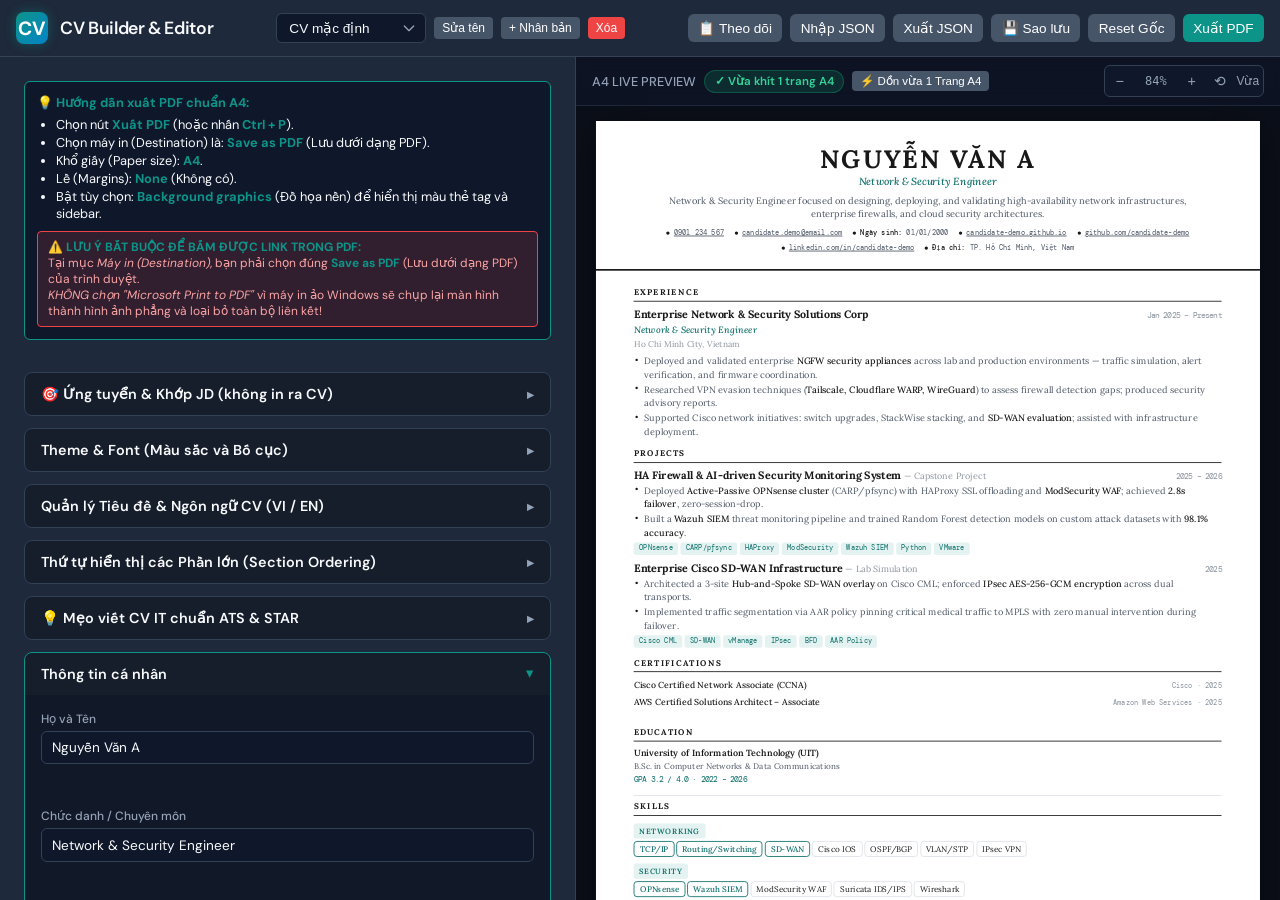
==== commit 754a6551: "Feat: backup/restore, deadlines, hide/show per version; refine JD keyword dictionary Co-Authored-By:" ====
--- a/index.html
+++ b/index.html
@@ -36,10 +36,11 @@
     <!-- Actions Panel -->
     <div style="display: flex; gap: 0.5rem;">
       <button id="btn-tracker" class="btn btn-secondary" title="Bảng theo dõi các CV đã gửi / đang ứng tuyển">📋 Theo dõi</button>
-      <button id="btn-import-json" class="btn btn-secondary" title="Nhập dữ liệu từ file JSON">Nhập JSON</button>
+      <button id="btn-import-json" class="btn btn-secondary" title="Nhập file JSON: một CV lẻ, hoặc file sao lưu (khôi phục toàn bộ)">Nhập JSON</button>
       <input type="file" id="import-file-input" accept=".json">
       
       <button id="btn-export-json" class="btn btn-secondary" title="Xuất dữ liệu CV ra file JSON">Xuất JSON</button>
+      <button id="btn-backup" class="btn btn-secondary" title="Sao lưu TẤT CẢ phiên bản CV ra một file (khôi phục bằng nút Nhập JSON)">💾 Sao lưu</button>
       <button id="btn-reset-default" class="btn btn-secondary" title="Đặt lại dữ liệu gốc của phiên bản này">Reset Gốc</button>
       <button id="btn-export-pdf" class="btn" title="Xuất CV ra file PDF (hoặc phím Ctrl+P)">Xuất PDF</button>
     </div>
@@ -118,7 +119,7 @@
       <div class="tracker-table-wrap">
         <table class="tracker-table">
           <thead>
-            <tr><th>Phiên bản CV</th><th>Công ty</th><th>Vị trí</th><th>Trạng thái</th><th>Ngày gửi</th><th>JD</th></tr>
+            <tr><th>Phiên bản CV</th><th>Công ty</th><th>Vị trí</th><th>Trạng thái</th><th>Hạn nộp</th><th>Ngày gửi</th><th>JD</th></tr>
           </thead>
           <tbody id="tracker-body"></tbody>
         </table>
--- a/style.css
+++ b/style.css
@@ -1504,3 +1504,47 @@
   .tracker-overlay { display: none !important; }
   .page-wrapper { transition: none !important; }
 }
+
+/* Backup reminder dot */
+#btn-backup { position: relative; }
+#btn-backup.needs-backup::after {
+  content: '';
+  position: absolute;
+  top: -3px;
+  right: -3px;
+  width: 9px;
+  height: 9px;
+  border-radius: 50%;
+  background: #f59e0b;
+  box-shadow: 0 0 0 2px var(--app-bg);
+}
+
+/* Deadline badges + tracker button alert */
+.dl-ok { background: rgba(148, 163, 184, 0.12); color: var(--app-text-muted); border-color: var(--app-border); }
+.dl-soon { background: rgba(245, 158, 11, 0.18); color: #fbbf24; border-color: rgba(245, 158, 11, 0.4); }
+.dl-over { background: rgba(239, 68, 68, 0.2); color: #fca5a5; border-color: rgba(239, 68, 68, 0.45); }
+#btn-tracker.has-alert { background-color: rgba(245, 158, 11, 0.25); color: #fbbf24; }
+
+/* Hide / show toggles */
+.btn-hide-toggle { font-size: 0.8rem; }
+.btn-hide-toggle.is-off { color: #fca5a5; }
+.is-hidden-item .form-control,
+.section-reorder-item.is-hidden-item > span,
+.is-hidden-item .card-header > span { opacity: 0.4; }
+.is-hidden-item .card-header > span,
+.section-reorder-item.is-hidden-item > span { text-decoration: line-through; }
+
+/* Header: keep buttons on one line; free space on narrower screens */
+.app-header { gap: 0.75rem; }
+.app-header .btn { white-space: nowrap; }
+.profile-manager { min-width: 0; }
+.profile-select { min-width: 150px; max-width: 280px; text-overflow: ellipsis; }
+@media (max-width: 1500px) {
+  .brand-title p { display: none; }
+  .app-header { padding: 0.75rem 1rem; }
+  .app-header .btn { padding: 0.4rem 0.65rem; }
+  .app-header .btn-sm { padding: 0.25rem 0.5rem; }
+}
+@media (max-width: 1240px) {
+  .app-header { flex-wrap: wrap; row-gap: 0.5rem; }
+}
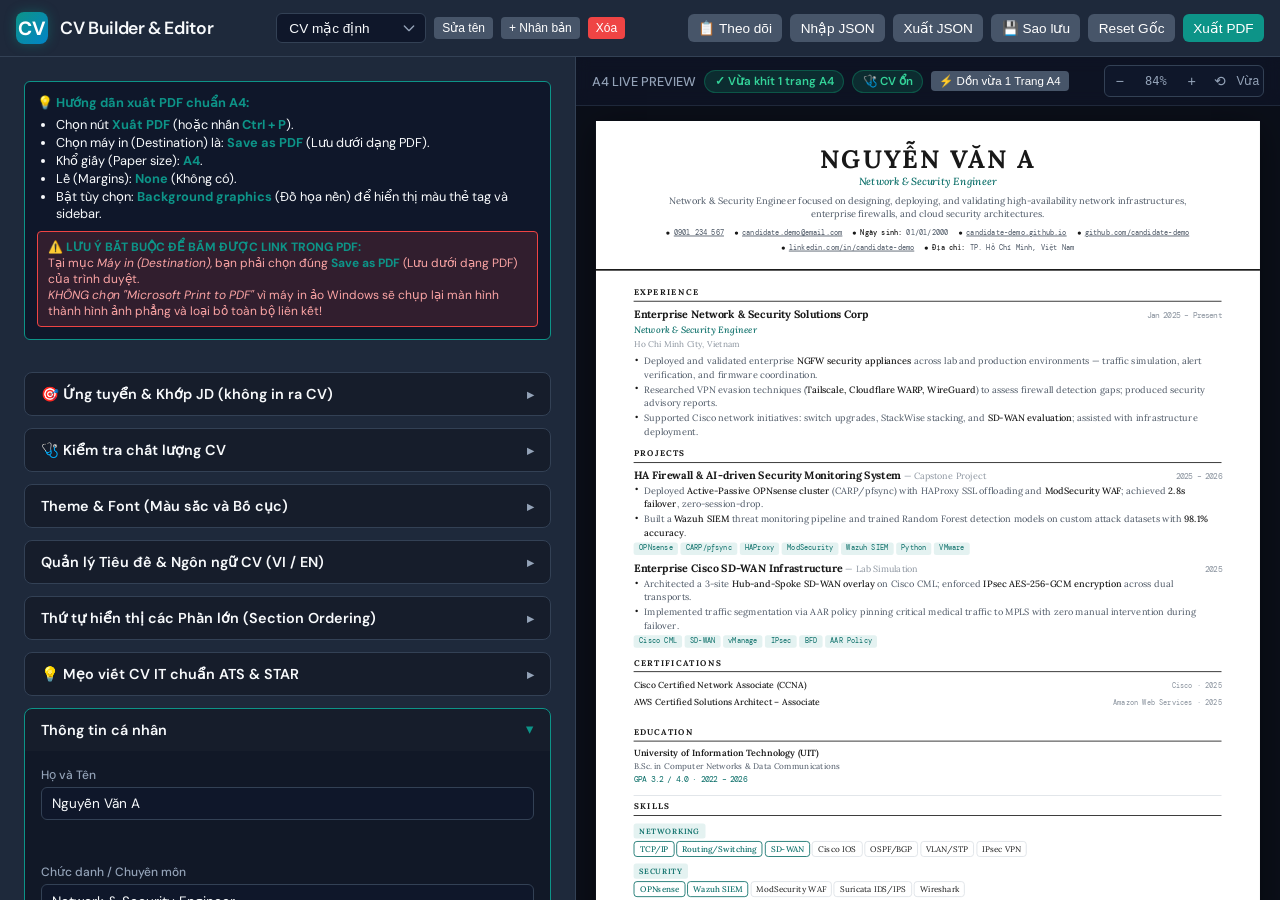
==== commit 0f7c1593: "Feat: CV quality check, follow-up reminders with email template, auto PDF file name Co-Authored-By: " ====
--- a/index.html
+++ b/index.html
@@ -81,6 +81,7 @@
         <div style="display: flex; align-items: center; gap: 0.5rem;">
           <span style="font-size: 0.8rem; font-weight: 500; color: var(--app-text-muted);">A4 LIVE PREVIEW</span>
           <div id="a4-page-status" class="a4-status-badge fit" title="Trạng thái độ dài CV so với 1 trang A4">✓ Đúng 1 trang A4</div>
+          <button id="lint-badge" type="button" class="a4-status-badge lint-badge fit" hidden>🩺</button>
           <button id="btn-auto-fit-page" class="btn btn-secondary btn-sm" style="font-size: 0.72rem; padding: 0.2rem 0.5rem;" title="Tự động căn chỉnh cỡ chữ & khoảng cách dồn khít 1 trang A4">⚡ Dồn vừa 1 Trang A4</button>
         </div>
         
@@ -130,6 +131,7 @@
 
   <!-- Application Logic -->
   <script src="jd-match.js"></script>
+  <script src="cv-lint.js"></script>
   <script src="app.js"></script>
 </body>
 </html>
--- a/style.css
+++ b/style.css
@@ -1548,3 +1548,24 @@
 @media (max-width: 1240px) {
   .app-header { flex-wrap: wrap; row-gap: 0.5rem; }
 }
+
+/* Quality check */
+.lint-badge { border: 1px solid transparent; cursor: pointer; font-family: inherit; }
+.lint-badge:hover { filter: brightness(1.15); }
+.lint-summary { font-size: 0.8rem; font-weight: 600; margin-bottom: 0.5rem; }
+.lint-list { list-style: none; padding: 0; margin: 0; display: flex; flex-direction: column; gap: 0.4rem; }
+.lint-item { border: 1px solid var(--app-border); border-left-width: 3px; border-radius: 6px; padding: 0.45rem 0.6rem; background: var(--app-input-bg); }
+.lint-error { border-left-color: #ef4444; }
+.lint-warn { border-left-color: #f59e0b; }
+.lint-info { border-left-color: #38bdf8; }
+.lint-msg { font-size: 0.8rem; color: var(--app-text); }
+.lint-where { font-size: 0.7rem; color: var(--app-text-muted); margin-top: 0.15rem; }
+.lint-tip { font-size: 0.72rem; color: #5eead4; margin-top: 0.2rem; }
+
+/* Follow-up helper */
+.follow-box { border: 1px solid var(--app-border); border-radius: 8px; padding: 0.6rem 0.7rem; margin: 0.25rem 0 0.8rem; background: rgba(59, 130, 246, 0.06); }
+.follow-box.is-due { border-color: rgba(245, 158, 11, 0.55); background: rgba(245, 158, 11, 0.08); }
+.follow-title { font-size: 0.8rem; font-weight: 600; margin-bottom: 0.45rem; }
+.follow-box.is-due .follow-title { color: #fbbf24; }
+.follow-preview { font-size: 0.75rem; font-family: inherit; resize: vertical; }
+.follow-actions { display: flex; flex-wrap: wrap; gap: 0.4rem; margin: 0.45rem 0 0.3rem; }
